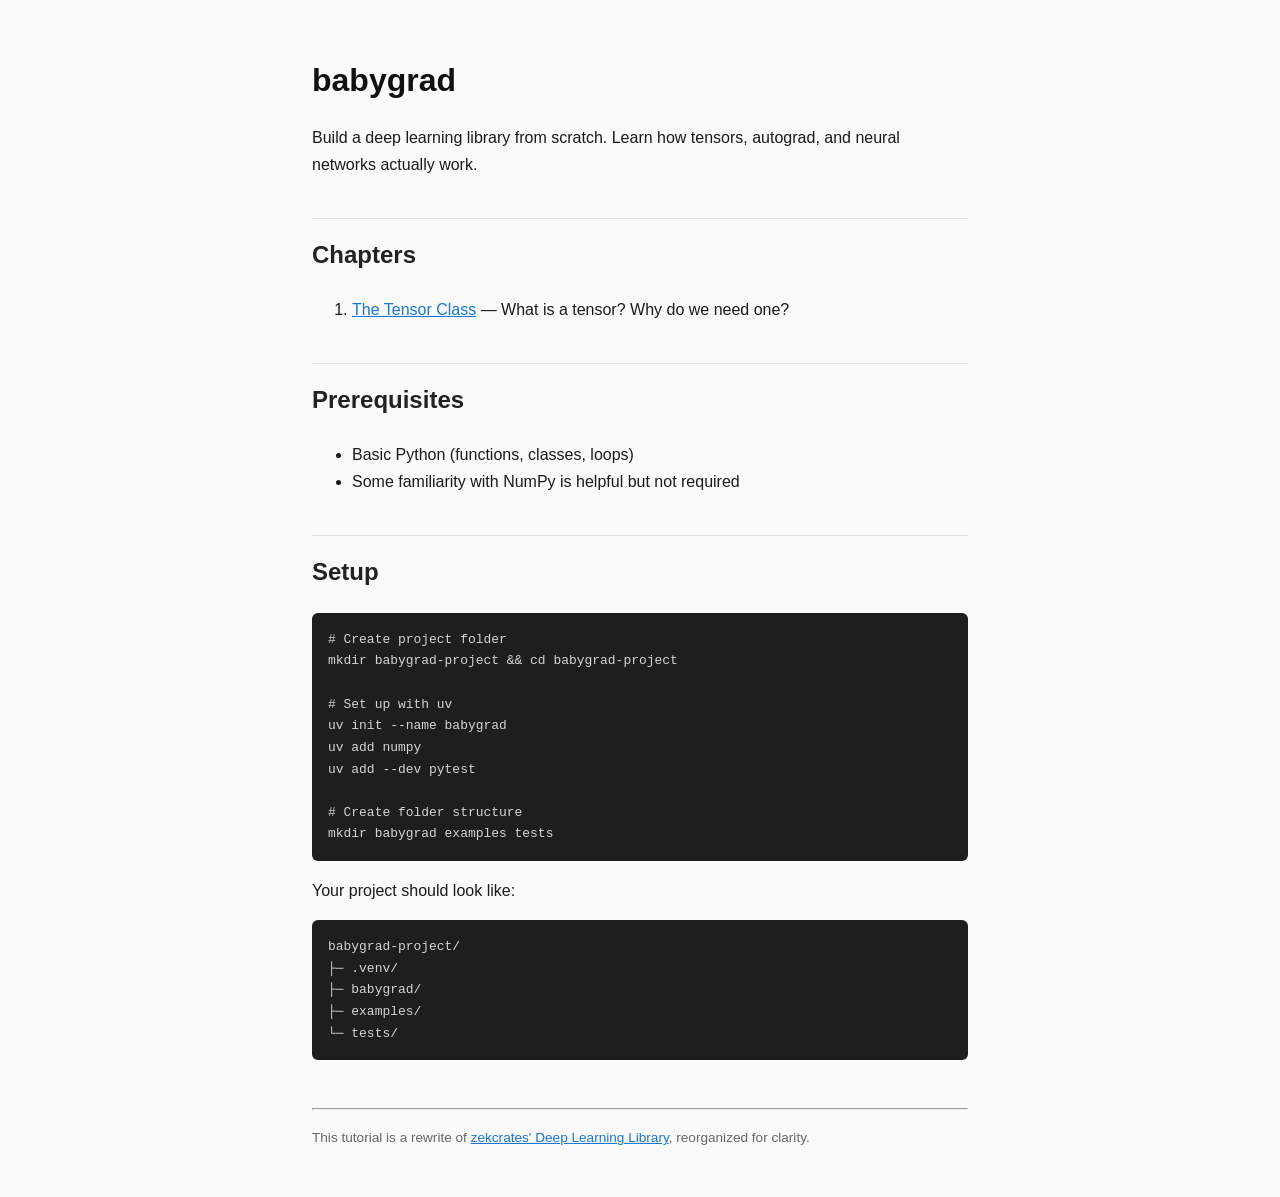
==== docs/public/index.html @ 839191c6 "Add tutorial docs site with clearer pedagogy - Rewrite chapter 1 with step-by-step explanations - De" ====
<!DOCTYPE html>
<html lang="en">
<head>
  <meta charset="UTF-8">
  <meta name="viewport" content="width=device-width, initial-scale=1.0">
  <title>babygrad: Build a Deep Learning Library from Scratch</title>
  <link rel="stylesheet" href="styles.css">
</head>
<body>
  <h1>babygrad</h1>
  <p>Build a deep learning library from scratch. Learn how tensors, autograd, and neural networks actually work.</p>

  <h2>Chapters</h2>
  <ol>
    <li><a href="chapter1.html">The Tensor Class</a> — What is a tensor? Why do we need one?</li>
  </ol>

  <h2>Prerequisites</h2>
  <ul>
    <li>Basic Python (functions, classes, loops)</li>
    <li>Some familiarity with NumPy is helpful but not required</li>
  </ul>

  <h2>Setup</h2>
  <pre><code># Create project folder
mkdir babygrad-project && cd babygrad-project

# Set up with uv
uv init --name babygrad
uv add numpy
uv add --dev pytest

# Create folder structure
mkdir babygrad examples tests</code></pre>

  <p>Your project should look like:</p>
  <pre><code>babygrad-project/
├─ .venv/
├─ babygrad/
├─ examples/
└─ tests/</code></pre>

  <hr style="margin-top: 3rem;">
  <p style="font-size: 0.85rem; color: #666;">
    This tutorial is a rewrite of <a href="https://zekcrates.quarto.pub/deep-learning-library/">zekcrates' Deep Learning Library</a>, reorganized for clarity.
  </p>

</body>
</html>
---- docs/public/styles.css ----
* {
  box-sizing: border-box;
}

body {
  font-family: -apple-system, BlinkMacSystemFont, "Segoe UI", Roboto, Oxygen, Ubuntu, sans-serif;
  line-height: 1.7;
  max-width: 720px;
  margin: 0 auto;
  padding: 2rem;
  color: #1a1a1a;
  background: #fafafa;
}

h1 {
  font-size: 2rem;
  margin-bottom: 0.5rem;
  color: #111;
}

h2 {
  font-size: 1.5rem;
  margin-top: 2.5rem;
  padding-top: 1rem;
  border-top: 1px solid #e0e0e0;
  color: #222;
}

h3 {
  font-size: 1.2rem;
  margin-top: 2rem;
  color: #333;
}

p {
  margin: 1rem 0;
}

code {
  font-family: "SF Mono", Consolas, "Liberation Mono", Menlo, monospace;
  font-size: 0.9em;
  background: #f0f0f0;
  padding: 0.15em 0.4em;
  border-radius: 3px;
}

pre {
  background: #1e1e1e;
  color: #d4d4d4;
  padding: 1rem;
  border-radius: 6px;
  overflow-x: auto;
  font-size: 0.9rem;
  line-height: 1.5;
}

pre code {
  background: none;
  padding: 0;
  color: inherit;
}

table {
  width: 100%;
  border-collapse: collapse;
  margin: 1.5rem 0;
  font-size: 0.95rem;
}

th, td {
  padding: 0.75rem;
  text-align: left;
  border-bottom: 1px solid #e0e0e0;
}

th {
  background: #f5f5f5;
  font-weight: 600;
}

.hint {
  background: #e8f4fd;
  border-left: 4px solid #2196f3;
  padding: 1rem;
  margin: 1.5rem 0;
}

.exercise {
  background: #fff8e1;
  border-left: 4px solid #ff9800;
  padding: 1rem;
  margin: 1.5rem 0;
}

.nav {
  display: flex;
  justify-content: space-between;
  margin-top: 3rem;
  padding-top: 1rem;
  border-top: 1px solid #e0e0e0;
}

.nav a {
  color: #1976d2;
  text-decoration: none;
}

.nav a:hover {
  text-decoration: underline;
}

a {
  color: #1976d2;
}
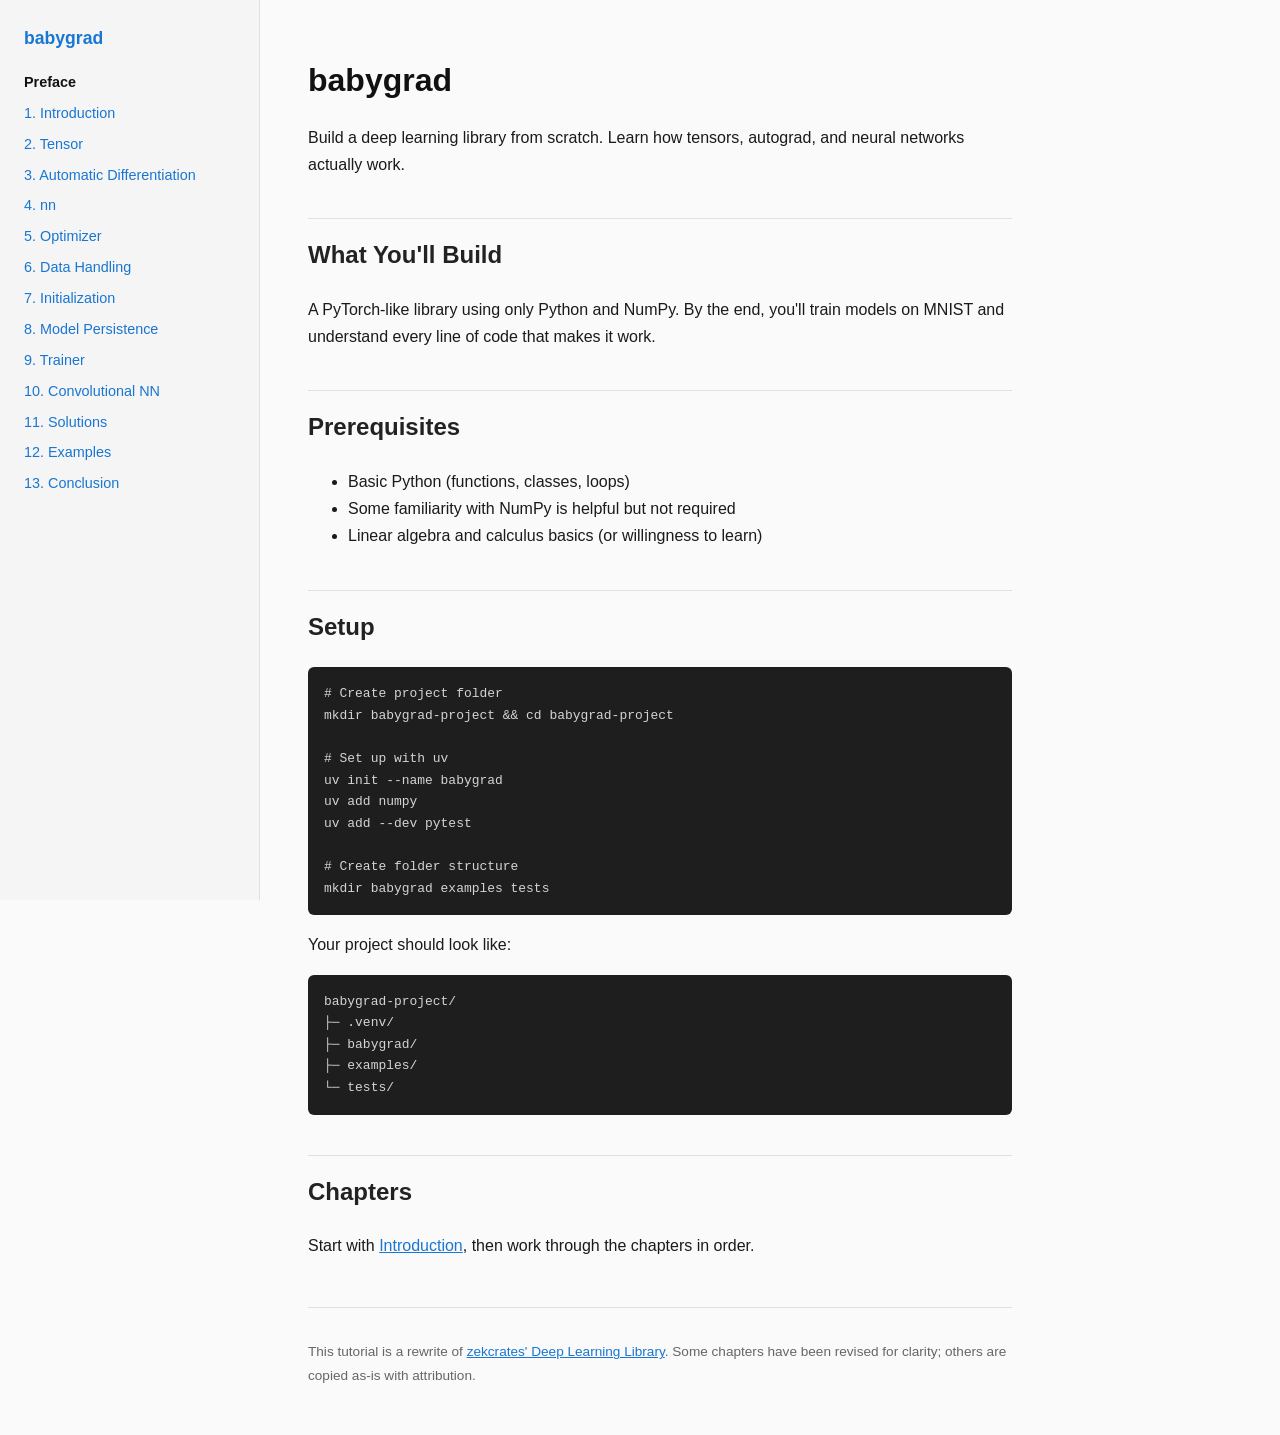
==== commit b510a4c3: "Complete tutorial site with all 13 chapters - Add all chapters from original zekcrates tutorial - Fi" ====
--- a/docs/public/index.html
+++ b/docs/public/index.html
@@ -7,22 +7,43 @@
   <link rel="stylesheet" href="styles.css">
 </head>
 <body>
-  <h1>babygrad</h1>
-  <p>Build a deep learning library from scratch. Learn how tensors, autograd, and neural networks actually work.</p>
+  <div class="container">
+    <nav class="sidebar">
+      <h2><a href="index.html">babygrad</a></h2>
+      <ul>
+        <li class="active"><a href="index.html">Preface</a></li>
+        <li><a href="intro.html">1. Introduction</a></li>
+        <li><a href="tensor.html">2. Tensor</a></li>
+        <li><a href="autograd.html">3. Automatic Differentiation</a></li>
+        <li><a href="nn.html">4. nn</a></li>
+        <li><a href="optim.html">5. Optimizer</a></li>
+        <li><a href="data.html">6. Data Handling</a></li>
+        <li><a href="init.html">7. Initialization</a></li>
+        <li><a href="saving.html">8. Model Persistence</a></li>
+        <li><a href="trainer.html">9. Trainer</a></li>
+        <li><a href="cnn.html">10. Convolutional NN</a></li>
+        <li><a href="solutions.html">11. Solutions</a></li>
+        <li><a href="examples.html">12. Examples</a></li>
+        <li><a href="conclusion.html">13. Conclusion</a></li>
+      </ul>
+    </nav>
 
-  <h2>Chapters</h2>
-  <ol>
-    <li><a href="chapter1.html">The Tensor Class</a> — What is a tensor? Why do we need one?</li>
-  </ol>
+    <main class="content">
+      <h1>babygrad</h1>
+      <p>Build a deep learning library from scratch. Learn how tensors, autograd, and neural networks actually work.</p>
 
-  <h2>Prerequisites</h2>
-  <ul>
-    <li>Basic Python (functions, classes, loops)</li>
-    <li>Some familiarity with NumPy is helpful but not required</li>
-  </ul>
+      <h2>What You'll Build</h2>
+      <p>A PyTorch-like library using only Python and NumPy. By the end, you'll train models on MNIST and understand every line of code that makes it work.</p>
 
-  <h2>Setup</h2>
-  <pre><code># Create project folder
+      <h2>Prerequisites</h2>
+      <ul>
+        <li>Basic Python (functions, classes, loops)</li>
+        <li>Some familiarity with NumPy is helpful but not required</li>
+        <li>Linear algebra and calculus basics (or willingness to learn)</li>
+      </ul>
+
+      <h2>Setup</h2>
+      <pre><code># Create project folder
 mkdir babygrad-project && cd babygrad-project
 
 # Set up with uv
@@ -33,17 +54,20 @@
 # Create folder structure
 mkdir babygrad examples tests</code></pre>
 
-  <p>Your project should look like:</p>
-  <pre><code>babygrad-project/
+      <p>Your project should look like:</p>
+      <pre><code>babygrad-project/
 ├─ .venv/
 ├─ babygrad/
 ├─ examples/
 └─ tests/</code></pre>
 
-  <hr style="margin-top: 3rem;">
-  <p style="font-size: 0.85rem; color: #666;">
-    This tutorial is a rewrite of <a href="https://zekcrates.quarto.pub/deep-learning-library/">zekcrates' Deep Learning Library</a>, reorganized for clarity.
-  </p>
+      <h2>Chapters</h2>
+      <p>Start with <a href="intro.html">Introduction</a>, then work through the chapters in order.</p>
 
+      <div class="attribution">
+        <p>This tutorial is a rewrite of <a href="https://zekcrates.quarto.pub/deep-learning-library/">zekcrates' Deep Learning Library</a>. Some chapters have been revised for clarity; others are copied as-is with attribution.</p>
+      </div>
+    </main>
+  </div>
 </body>
 </html>
--- a/docs/public/styles.css
+++ b/docs/public/styles.css
@@ -5,11 +5,76 @@
 body {
   font-family: -apple-system, BlinkMacSystemFont, "Segoe UI", Roboto, Oxygen, Ubuntu, sans-serif;
   line-height: 1.7;
-  max-width: 720px;
-  margin: 0 auto;
-  padding: 2rem;
+  margin: 0;
+  padding: 0;
   color: #1a1a1a;
   background: #fafafa;
+}
+
+.container {
+  display: flex;
+  min-height: 100vh;
+}
+
+/* Sidebar */
+.sidebar {
+  width: 260px;
+  background: #f5f5f5;
+  border-right: 1px solid #e0e0e0;
+  padding: 1.5rem;
+  position: fixed;
+  height: 100vh;
+  overflow-y: auto;
+}
+
+.sidebar h2 {
+  font-size: 1.1rem;
+  margin: 0 0 1rem 0;
+  padding: 0;
+  border: none;
+}
+
+.sidebar a {
+  color: #1976d2;
+  text-decoration: none;
+}
+
+.sidebar a:hover {
+  text-decoration: underline;
+}
+
+.sidebar ul {
+  list-style: none;
+  padding: 0;
+  margin: 0;
+}
+
+.sidebar li {
+  margin: 0.4rem 0;
+  font-size: 0.9rem;
+}
+
+.sidebar li.active a {
+  font-weight: 600;
+  color: #111;
+}
+
+.sidebar .section-label {
+  font-weight: 600;
+  color: #666;
+  font-size: 0.75rem;
+  text-transform: uppercase;
+  letter-spacing: 0.05em;
+  margin-top: 1.5rem;
+  margin-bottom: 0.5rem;
+}
+
+/* Main content */
+.content {
+  margin-left: 260px;
+  padding: 2rem 3rem;
+  max-width: 800px;
+  flex: 1;
 }
 
 h1 {
@@ -92,6 +157,25 @@
   margin: 1.5rem 0;
 }
 
+.warning {
+  background: #ffebee;
+  border-left: 4px solid #f44336;
+  padding: 1rem;
+  margin: 1.5rem 0;
+}
+
+.revised {
+  background: #e8f5e9;
+  border-left: 4px solid #4caf50;
+  padding: 0.75rem 1rem;
+  margin: 1.5rem 0;
+  font-size: 0.9rem;
+}
+
+a {
+  color: #1976d2;
+}
+
 .nav {
   display: flex;
   justify-content: space-between;
@@ -109,6 +193,28 @@
   text-decoration: underline;
 }
 
-a {
-  color: #1976d2;
-}
+.attribution {
+  margin-top: 3rem;
+  padding-top: 1rem;
+  border-top: 1px solid #e0e0e0;
+  font-size: 0.85rem;
+  color: #666;
+}
+
+/* Mobile */
+@media (max-width: 768px) {
+  .sidebar {
+    position: relative;
+    width: 100%;
+    height: auto;
+    border-right: none;
+    border-bottom: 1px solid #e0e0e0;
+  }
+  .container {
+    flex-direction: column;
+  }
+  .content {
+    margin-left: 0;
+    padding: 1.5rem;
+  }
+}
